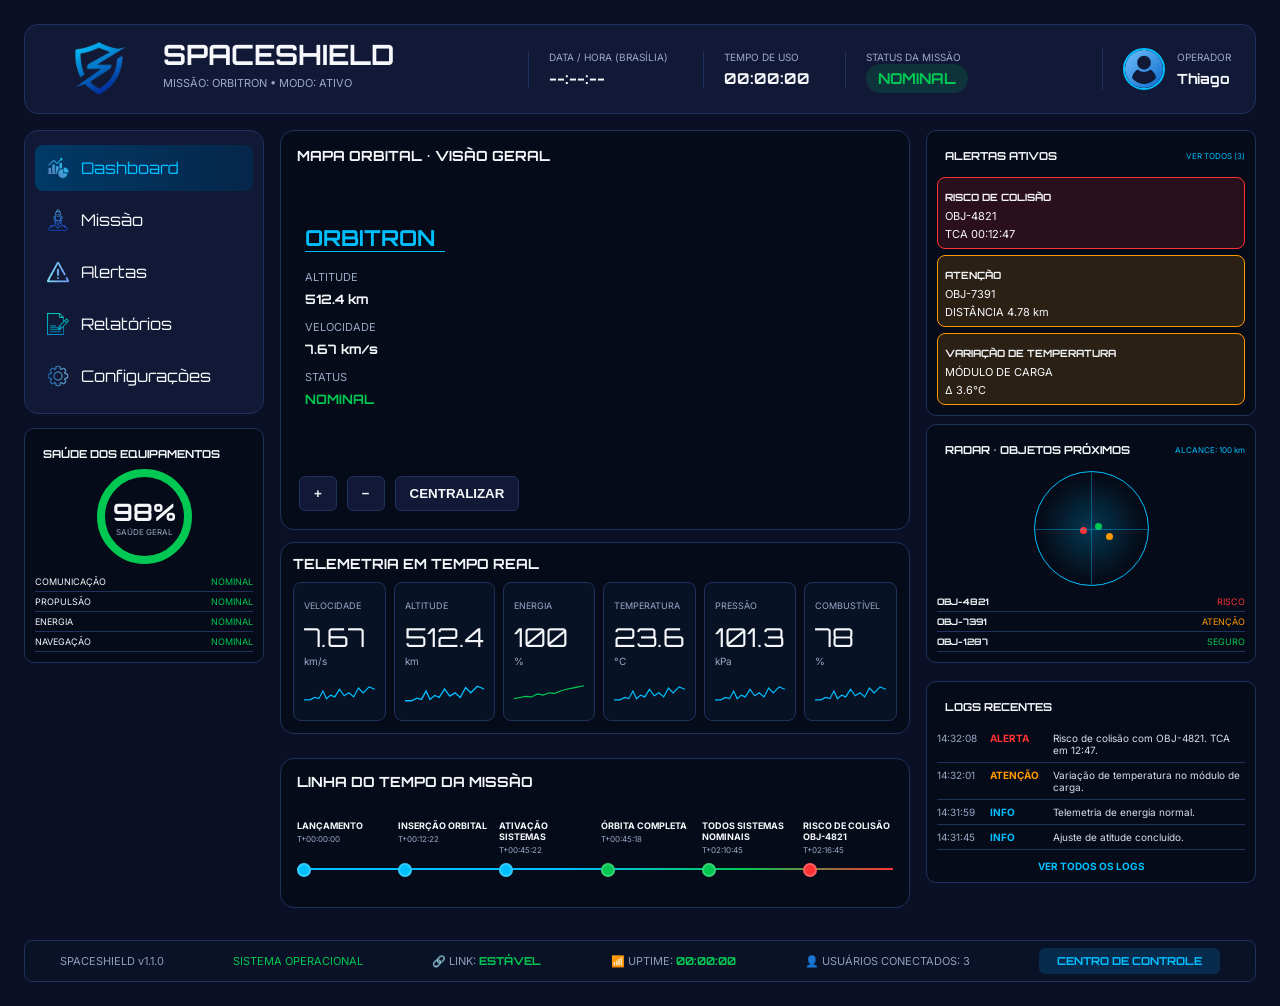
==== index.html @ 82ae36f5 "feat: implementar Spaceshield" ====
<!DOCTYPE html>
<html lang="pt-br">
<head>
    <meta charset="UTF-8">
    <meta name="viewport" content="width=device-width, initial-scale=1.0">
    <link rel="stylesheet" href="css/style-index.css">
    <title>Spaceshield</title>
</head>
<body>
    <header>
        <div class="header-logo">
        <img src="/assets/images/logo-spaceshield.png" alt="logo spaceshield" class="foto-logo-spaceshield">
        <div>
            <h1>SPACESHIELD</h1>
            <p>MISSÃO: ORBITRON • MODO: ATIVO</p>
        </div>
    </div>

    <div class="header-info">
        <div class="info-box">
            <span>DATA / HORA (BRASÍLIA)</span>
            <strong id="hora-brasilia">--:--:--</strong>
        </div>

        <div class="info-box">
            <span>TEMPO DE USO</span>
            <strong id="cronometro">00:00:00</strong>
        </div>

        <div class="info-box">
            <span>STATUS DA MISSÃO</span>
            <strong class="status">NOMINAL</strong>
        </div>
    </div>

    <div class="usuario">
        <img src="/assets/images/user.png" alt="foto do usuário">
        <div>
            <span>OPERADOR</span>
            <strong>Thiago</strong>
        </div>
    </div>
    </header>
    <main>
        <div class="coluna-esquerda">
        <section class="menu-spaceshield">
            <nav>
                <ul class="menu">
                    <li class="ativo">
                        <a href="/index.html">
                        <img src="/assets/images/dashboard.png" alt="icone dashboard"> Dashboard</a>
                    </li>
                    <li>
                        <a href="/pages/missao.html"> 
                        <img src="/assets/images/missão.png" alt="icone missão"> Missão</a>
                    </li>

                    <li>
                        <a href="/pages/alertas.html">
                        <img src="/assets/images/alerta.png" alt="icone alerta"> Alertas</a>
                    </li>

                    <li>
                        <a href="/pages/relatorios.html"> 
                        <img src="/assets/images/report.png" alt="icone relatorio"> Relatórios</a>
                    </li>

                    <li>
                        <a href="/pages/config.html">
                        <img src="/assets/images/config.png" alt="icone config"> Configurações</a>
                    </li>
                </ul>
            </nav>
        </section>
        
            <section class="card-painel saude-sidebar">
                <h2>SAÚDE DOS EQUIPAMENTOS</h2>

                <div class="saude-geral">
                    <strong>98%</strong>
                    <span>SAÚDE GERAL</span>
                </div>

                <div class="sistema">
                    <p>COMUNICAÇÃO <span>NOMINAL</span></p>
                    <p>PROPULSÃO <span>NOMINAL</span></p>
                    <p>ENERGIA <span>NOMINAL</span></p>
                    <p>NAVEGAÇÃO <span>NOMINAL</span></p>
                </div>
            </section>
                </div>
            
            <div class="conteudo-central">
        <section class="mapa-orbital">
            <div class="mapa-topo">
                <h2>MAPA ORBITAL • VISÃO GERAL</h2>
            </div>

            <div class="mapa-conteudo">
                <div class="dados-satelite">
                    <h3>ORBITRON</h3>

                    <p>ALTITUDE</p>
                    <strong>512.4 km</strong>

                    <p>VELOCIDADE</p>
                    <strong>7.67 km/s</strong>

                    <p>STATUS</p>
                    <strong class="status-satelite">NOMINAL</strong>
                </div>

                <canvas id="orbitalCanvas"></canvas>
            </div>

            <div class="mapa-controles">
                <button id="zoomIn">+</button>
                <button id="zoomOut">−</button>
                <button id="centralizarMapa">CENTRALIZAR</button>
            </div>
        </section>
        <section class="telemetria">
        <h2>TELEMETRIA EM TEMPO REAL</h2>

        <div class="telemetria-grid">

            <div class="telemetria-card">
                <span>VELOCIDADE</span>
                <strong>7.67</strong>
                <p>km/s</p>
                <div class="grafico"></div>
            </div>

            <div class="telemetria-card">
                <span>ALTITUDE</span>
                <strong>512.4</strong>
                <p>km</p>
                <div class="grafico"></div>
            </div>

            <div class="telemetria-card">
                <span>ENERGIA</span>
                <strong>100</strong>
                <p>%</p>
                <div class="grafico grafico-verde"></div>
            </div>

            <div class="telemetria-card">
                <span>TEMPERATURA</span>
                <strong>23.6</strong>
                <p>°C</p>
                <div class="grafico"></div>
            </div>

            <div class="telemetria-card">
                <span>PRESSÃO</span>
                <strong>101.3</strong>
                <p>kPa</p>
                <div class="grafico"></div>
            </div>

            <div class="telemetria-card">
                <span>COMBUSTÍVEL</span>
                <strong>78</strong>
                <p>%</p>
                <div class="grafico"></div>
            </div>

                </div>
            </section>
            <section class="timeline-missao">

    <h2>LINHA DO TEMPO DA MISSÃO</h2>

    <div class="timeline">

        <div class="evento">
            <span>LANÇAMENTO</span>
            <small>T+00:00:00</small>
            <div class="ponto azul"></div>
        </div>

        <div class="evento">
            <span>INSERÇÃO ORBITAL</span>
            <small>T+00:12:22</small>
            <div class="ponto azul"></div>
        </div>

        <div class="evento">
            <span>ATIVAÇÃO SISTEMAS</span>
            <small>T+00:45:22</small>
            <div class="ponto azul"></div>
        </div>

        <div class="evento">
            <span>ÓRBITA COMPLETA</span>
            <small>T+00:45:18</small>
            <div class="ponto verde"></div>
        </div>

        <div class="evento">
            <span>TODOS SISTEMAS NOMINAIS</span>
            <small>T+02:10:45</small>
            <div class="ponto verde"></div>
        </div>

        <div class="evento">
            <span class="evento-risco">
                RISCO DE COLISÃO OBJ-4821
            </span>

            <small class="evento-risco">
                T+02:16:45
            </small>

            <div class="ponto vermelho"></div>
        </div>

    </div>

</section>
            </div>

        <aside class="painel-direito">

            <section class="card-painel">
                <div class="card-topo">
                    <h2>ALERTAS ATIVOS</h2>
                    <span>VER TODOS (3)</span>
                </div>

                <div class="alerta-card risco">
                    <strong>RISCO DE COLISÃO</strong>
                    <p>OBJ-4821</p>
                    <span>TCA 00:12:47</span>
                </div>

                <div class="alerta-card atencao">
                    <strong>ATENÇÃO</strong>
                    <p>OBJ-7391</p>
                    <span>DISTÂNCIA 4.78 km</span>
                </div>

                <div class="alerta-card temperatura">
                    <strong>VARIAÇÃO DE TEMPERATURA</strong>
                    <p>MÓDULO DE CARGA</p>
                    <span>Δ 3.6°C</span>
                </div>
            </section>

            <section class="card-painel">
                <div class="card-topo">
                    <h2>RADAR • OBJETOS PRÓXIMOS</h2>
                    <span>ALCANCE: 100 km</span>
                </div>

                <div class="radar">
                    <div class="ponto-radar ponto-risco"></div>
                    <div class="ponto-radar ponto-atencao"></div>
                    <div class="ponto-radar ponto-seguro"></div>
                </div>

                <div class="lista-radar">
                    <p><strong>OBJ-4821</strong> <span class="risco-texto">RISCO</span></p>
                    <p><strong>OBJ-7391</strong> <span class="atencao-texto">ATENÇÃO</span></p>
                    <p><strong>OBJ-1287</strong> <span class="seguro-texto">SEGURO</span></p>
                </div>
            </section>
            <section class="card-painel logs-recentes">

            <h2>LOGS RECENTES</h2>

            <div class="log-item">
                <span class="hora">14:32:08</span>
                <span class="alerta-log">ALERTA</span>
                <span class="mensagem">
                    Risco de colisão com OBJ-4821. TCA em 12:47.
                </span>
            </div>

            <div class="log-item">
                <span class="hora">14:32:01</span>
                <span class="atencao-log">ATENÇÃO</span>
                <span class="mensagem">
                    Variação de temperatura no módulo de carga.
                </span>
            </div>

            <div class="log-item">
                <span class="hora">14:31:59</span>
                <span class="info-log">INFO</span>
                <span class="mensagem">
                    Telemetria de energia normal.
                </span>
            </div>

            <div class="log-item">
                <span class="hora">14:31:45</span>
                <span class="info-log">INFO</span>
                <span class="mensagem">
                    Ajuste de atitude concluído.
                </span>
            </div>

            <a href="#" class="ver-logs">VER TODOS OS LOGS</a>

            </section>
        </aside>
    </main>
<footer class="footer-spaceshield">

    <span>SPACESHIELD v1.1.0</span>

    <span class="footer-status">
        SISTEMA OPERACIONAL
    </span>

    <span>
        🔗 LINK:
        <strong>ESTÁVEL</strong>
    </span>

    <span>
    📶 UPTIME:
    <strong id="uptime">00:00:00</strong>
    </span>

    <span>
        👤 USUÁRIOS CONECTADOS: 3
    </span>

    <button class="footer-btn">
        CENTRO DE CONTROLE
    </button>

</footer>
<script src="javascript/script-index.js"></script>
</body>
</html>
---- css/style-index.css ----
@import url('https://fonts.googleapis.com/css2?family=Inter:wght@400;500;600;700;800&family=Orbitron:wght@500;600;700;800&display=swap');

* {
    box-sizing: border-box;
}
body {
    background: #0B1026;
    color: #F5F7FA;
    font-family: 'Inter', sans-serif;

    display: grid;
    grid-template-rows: 90px 1fr;
    min-height: 100vh;

    padding: 16px;
    gap: 16px;
}

/* Header ====================================== */
header {
    justify-content: space-between;
    background: #111936;
    border: 1px solid #1f315c;
    border-radius: 14px;
    display: flex;
    align-items: center;
    gap: 14px;
    padding: 16px 24px;
}
.header-logo {
    display: flex;
    align-items: center;
    gap: 14px;
}
.header-logo p {
    margin-top: 4px;
    font-size: 11px;
    color: #9BA8C7;
}
.header-info {
    display: flex;
    align-items: center;
    gap: 35px;
}
.info-box {
    border-left: 1px solid #1f315c;
    padding-left: 20px;
}
.info-box span,
.usuario span {
    display: block;
    font-size: 10px;
    color: #9BA8C7;
    margin-bottom: 5px;
}
.info-box strong {
    font-size: 15px;
}
.status {
    color: #00C853;
    background: rgba(0, 200, 83, 0.15);
    padding: 5px 12px;
    border-radius: 20px;
}
.usuario {
    display: flex;
    align-items: center;
    gap: 12px;

    border-left: 1px solid #1f315c;
    padding-left: 20px;
}
.header-logo h1 {
    margin: 0;
}
.usuario img {
    width: 42px;
    height: 42px;
    border-radius: 50%;
    object-fit: cover;
    border: 2px solid #00BFFF;
}
.usuario strong {
    font-size: 14px;
}
header h1 {
    font-size: 28px;
}

.foto-logo-spaceshield {
    width: 100px;
    height: 100px;
    object-fit: contain;
}
/*============================================= */

main {
    display: grid;
    grid-template-columns: 240px 1fr 330px;
    gap: 16px;
    align-items: start;
}

.conteudo-central {
    display: flex;
    flex-direction: column;
    gap: 12px;
}

.coluna-esquerda {
    display: flex;
    flex-direction: column;
    gap: 14px;
}

.menu-spaceshield {
    background: #111936;
    border: 1px solid #1f315c;
    border-radius: 14px;
    padding: 14px 10px;
    overflow: hidden;
}

.menu {
    list-style: none;
    padding: 0;
    margin: 0;

    display: flex;
    flex-direction: column;
    gap: 6px;
}

.menu li {
    list-style: none;
}

.menu li a {
    display: flex;
    align-items: center;
    gap: 12px;

    width: 100%;
    height: 46px;

    padding: 0 12px;

    text-decoration: none;
    color: #F5F7FA;

    border-radius: 8px;

    transition: 0.3s;
}

.menu li:hover {
    background: transparent; 
}

.menu li a:hover {
    background: #16264d;
}

.menu li.ativo a {
    background: linear-gradient(90deg, #003a66, #06264a);
    color: #00BFFF;
}

.menu li img {
    width: 22px;
    height: 22px;
    object-fit: contain;
    flex-shrink: 0;
}
/* Mapa-orbital======================== */
.mapa-orbital {
    background: #050b18;
    border: 1px solid #1f315c;
    border-radius: 14px;
    padding: 16px;
    position: relative;
    overflow: hidden;
    height: 400px;
}

.mapa-topo h2 {
    font-size: 14px;
    margin: 0;
}

.mapa-conteudo {
    position: relative;
    height: 380px;
}

#orbitalCanvas {
    width: 100%;
    height: 100%;
    display: block;
    cursor: grab;
}

.dados-satelite {
    position: absolute;
    left: 8px;
    top: 38px;
    z-index: 2;
    width: 140px;
}

.dados-satelite h3 {
    color: #00BFFF;
    font-size: 22px;
    margin-bottom: 18px;
    border-bottom: 1px solid #00BFFF;
}

.dados-satelite p {
    font-size: 11px;
    color: #9BA8C7;
    margin: 12px 0 4px;
}

.dados-satelite strong {
    font-size: 13px;
}

.status-satelite {
    color: #00C853;
}

.mapa-controles {
    display: flex;
    gap: 10px;
    position: absolute;
    left: 18px;
    bottom: 18px;
    z-index: 3;
}

.mapa-controles button {
    background: #111936;
    color: #F5F7FA;
    border: 1px solid #1f315c;
    border-radius: 6px;
    padding: 9px 14px;
    cursor: pointer;
    font-weight: bold;
}

.mapa-controles button:hover {
    background: #16264d;
    color: #00BFFF;
}
/* paineis */
.painel-direito {
    display: flex;
    flex-direction: column;
    gap: 8px;
}

.card-painel {
    background: #050b18;
    border: 1px solid #1f315c;
    border-radius: 10px;
    padding: 10px;
}

.card-painel h2 {
    font-size: 11px;
    margin: 8px;
}

.card-topo {
    display: flex;
    justify-content: space-between;
    align-items: center;
}

.card-topo span {
    color: #00BFFF;
    font-size: 8px;
}

.alerta-card {
    border-radius: 8px;
    padding: 7px;
    margin-top: 6px;
    border: 1px solid;
}

.alerta-card strong {
    font-size: 10px;
}

.alerta-card p,
.alerta-card span {
    display: block;
    font-size: 11px;
    margin: 4px 0 0;
}

.risco {
    background: rgba(255, 50, 50, 0.15);
    border-color: #ff3333;
}

.atencao,
.temperatura {
    background: rgba(255, 153, 0, 0.15);
    border-color: #ff9900;
}

.radar {
    width: 115px;
    height: 115px;
    border: 1px solid #00BFFF;
    border-radius: 50%;
    margin: 6px auto;
    position: relative;
    background: radial-gradient(circle, rgba(0,191,255,0.25), transparent 65%);
}

.radar::before,
.radar::after {
    content: "";
    position: absolute;
    background: rgba(0, 191, 255, 0.4);
}

.radar::before {
    width: 1px;
    height: 100%;
    left: 50%;
}

.radar::after {
    height: 1px;
    width: 100%;
    top: 50%;
}

.ponto-radar {
    width: 7px;
    height: 7px;
    border-radius: 50%;
    position: absolute;
}

.ponto-risco {
    background: #ff3333;
    left: 45px;
    top: 55px;
}

.ponto-atencao {
    background: #ff9900;
    right: 35px;
    bottom: 45px;
}

.ponto-seguro {
    background: #00C853;
    left: 60px;
    bottom: 55px;
}

.lista-radar p,
.sistema p {
    display: flex;
    justify-content: space-between;
    font-size: 9px;
    border-bottom: 1px solid #1f315c;
    padding: 4px 0;
    margin: 0;
}

.risco-texto {
    color: #ff3333;
}

.atencao-texto {
    color: #ff9900;
}

.seguro-texto,
.sistema span {
    color: #00C853;
}

.saude-geral {
    width: 95px;
    height: 95px;
    border: 8px solid #00C853;
    border-radius: 50%;
    margin: 8px auto;
    display: flex;
    flex-direction: column;
    align-items: center;
    justify-content: center;
}

.saude-geral strong {
    font-size: 24px;
}

.saude-geral span {
    font-size: 8px;
    color: #9BA8C7;
}

.telemetria {
    background: #050b18;
    border: 1px solid #1f315c;
    border-radius: 14px;
    padding: 12px;
}

.telemetria h2 {
    font-size: 14px;
    margin: 0 0 10px;
}

.telemetria-grid {
    display: grid;
    grid-template-columns: repeat(6, 1fr);
    gap: 8px;
}

.telemetria-card {
    background: #081225;
    border: 1px solid #1f315c;
    border-radius: 8px;
    padding: 10px;
}

.telemetria-card span {
    font-size: 9px;
    color: #9BA8C7;
}

.telemetria-card strong {
    display: block;
    font-size: 26px;
    margin-top: 8px;
    font-weight: normal;
}

.telemetria-card p {
    font-size: 10px;
    color: #9BA8C7;
    margin: 2px 0 8px;
}

.grafico {
    height: 35px;
    margin-top: 6px;
    background-image: url("data:image/svg+xml,%3Csvg width='120' height='35' viewBox='0 0 120 35' xmlns='http://www.w3.org/2000/svg'%3E%3Cpolyline points='0,30 10,30 18,26 25,28 32,15 38,28 45,22 52,25 60,12 68,23 76,18 84,25 92,10 100,18 110,8 120,12' fill='none' stroke='%2300BFFF' stroke-width='2'/%3E%3C/svg%3E");
    background-repeat: no-repeat;
    background-size: 100% 100%;
}

.grafico-verde {
    background-image: url("data:image/svg+xml,%3Csvg width='120' height='35' viewBox='0 0 120 35' xmlns='http://www.w3.org/2000/svg'%3E%3Cpolyline points='0,28 10,26 20,24 30,25 40,20 50,22 60,18 70,19 80,15 90,12 100,10 110,8 120,6' fill='none' stroke='%2300C853' stroke-width='2'/%3E%3C/svg%3E");

    background-repeat: no-repeat;
    background-size: 100% 100%;
}

/* logs===================== */
.logs-recentes {
    margin-top: 10px;
}

.logs-recentes h2 {
    margin-bottom: 12px;
}

.log-item {
    display: grid;
    grid-template-columns: 45px 55px 1fr;
    gap: 8px;
    padding: 6px 0;
    border-bottom: 1px solid #1f315c;
    font-size: 10px;
}

.hora {
    color: #9BA8C7;
}

.alerta-log {
    color: #ff3333;
    font-weight: bold;
}

.atencao-log {
    color: #ff9900;
    font-weight: bold;
}

.info-log {
    color: #00BFFF;
    font-weight: bold;
}

.mensagem {
    color: #d8e0f0;
}

.ver-logs {
    display: block;
    text-align: center;
    margin-top: 10px;
    text-decoration: none;
    color: #00BFFF;
    font-size: 10px;
    font-weight: bold;
}
/* ========================== */


.timeline-missao {
    background: #050b18;
    border: 1px solid #1f315c;
    border-radius: 14px;
    padding: 14px 16px 28px;
    margin-top: 12px;
    height: 150px;
    overflow: hidden;
}

.timeline-missao h2 {
    font-size: 14px;
    margin: 0 0 20px;
}

.timeline {
    position: relative;
    display: flex;
    justify-content: space-between;
    align-items: flex-start;
    padding-top: 10px;
}

.timeline::before {
    content: "";
    position: absolute;
    left: 0;
    right: 0;
    top: 58px;
    height: 2px;
    background: linear-gradient(
        90deg,
        #00BFFF 0%,
        #00BFFF 45%,
        #00C853 75%,
        #ff3333 100%
    );
}

.evento {
    position: relative;
    width: 90px;
    min-height: 70px;
}

.evento span {
    display: block;
    font-size: 9px;
    font-weight: bold;
    margin-bottom: 3px;
}

.evento small {
    display: block;
    color: #9BA8C7;
    font-size: 8px;
}

.ponto {
    width: 14px;
    height: 14px;

    border-radius: 50%;

    position: absolute;
    left: 0;
    top: 43px;

    z-index: 10;

    border: 2px solid rgba(255,255,255,0.2);
}
.azul {
    background-color: #00BFFF;
    color: #00BFFF;
}

.verde {
    background-color: #00C853;
    color: #00C853;
}

.vermelho {
    background-color: #ff3333;
    color: #ff3333;
}
/* ======================= */
.footer-spaceshield {
    margin-top: 16px;

    height: 42px;

    background: #0a1228;

    border: 1px solid #1f315c;
    border-radius: 8px;

    display: flex;
    align-items: center;
    justify-content: space-around;

    font-size: 11px;
    color: #8f9dbb;
}

.footer-status {
    color: #00C853;
}

.footer-spaceshield strong {
    color: #00C853;
}

.footer-btn {
    background: #072b4d;
    color: #00BFFF;

    border: none;
    border-radius: 6px;

    padding: 6px 18px;

    cursor: pointer;

    font-size: 11px;
    font-weight: bold;
}

.footer-btn:hover {
    background: #0a3d6d;
}

h1,
h2,
h3,
.status,
.footer-btn,
.menu li a {
    font-family: 'Orbitron', sans-serif;
}

strong,
.info-box strong,
.telemetria-card strong,
.saude-geral strong,
#cronometro,
#hora-brasilia,
#uptime {
    font-family: 'Orbitron', sans-serif;
}

/* MOBILE CORRETO - DASHBOARD */
@media (max-width: 768px) {
    body {
        padding: 10px;
        display: block;
        overflow-x: hidden;
    }

    header {
        flex-direction: column;
        align-items: center;
        text-align: center;
        margin-bottom: 14px;
    }

    .header-logo {
        flex-direction: column;
        justify-content: center;
    }

    .header-info {
        flex-direction: column;
        gap: 12px;
        width: 100%;
    }

    .info-box,
    .usuario {
        border-left: none;
        padding-left: 0;
    }

    .usuario {
        justify-content: center;
    }

    main {
        display: flex;
        flex-direction: column;
        gap: 14px;
        width: 100%;
    }

    .coluna-esquerda,
    .conteudo-central,
    .painel-direito {
        width: 100%;
    }

    .mapa-orbital {
        height: 340px;
    }

    .mapa-conteudo {
        height: 300px;
    }

    .telemetria-grid {
        grid-template-columns: 1fr;
    }

    .timeline-missao {
        height: auto;
        overflow-x: auto;
    }

    .timeline {
        min-width: 650px;
    }

    .painel-direito {
        display: flex;
        flex-direction: column;
    }

    .footer-spaceshield {
        height: auto;
        flex-direction: column;
        gap: 8px;
        padding: 12px;
        margin-top: 14px;
    }
}
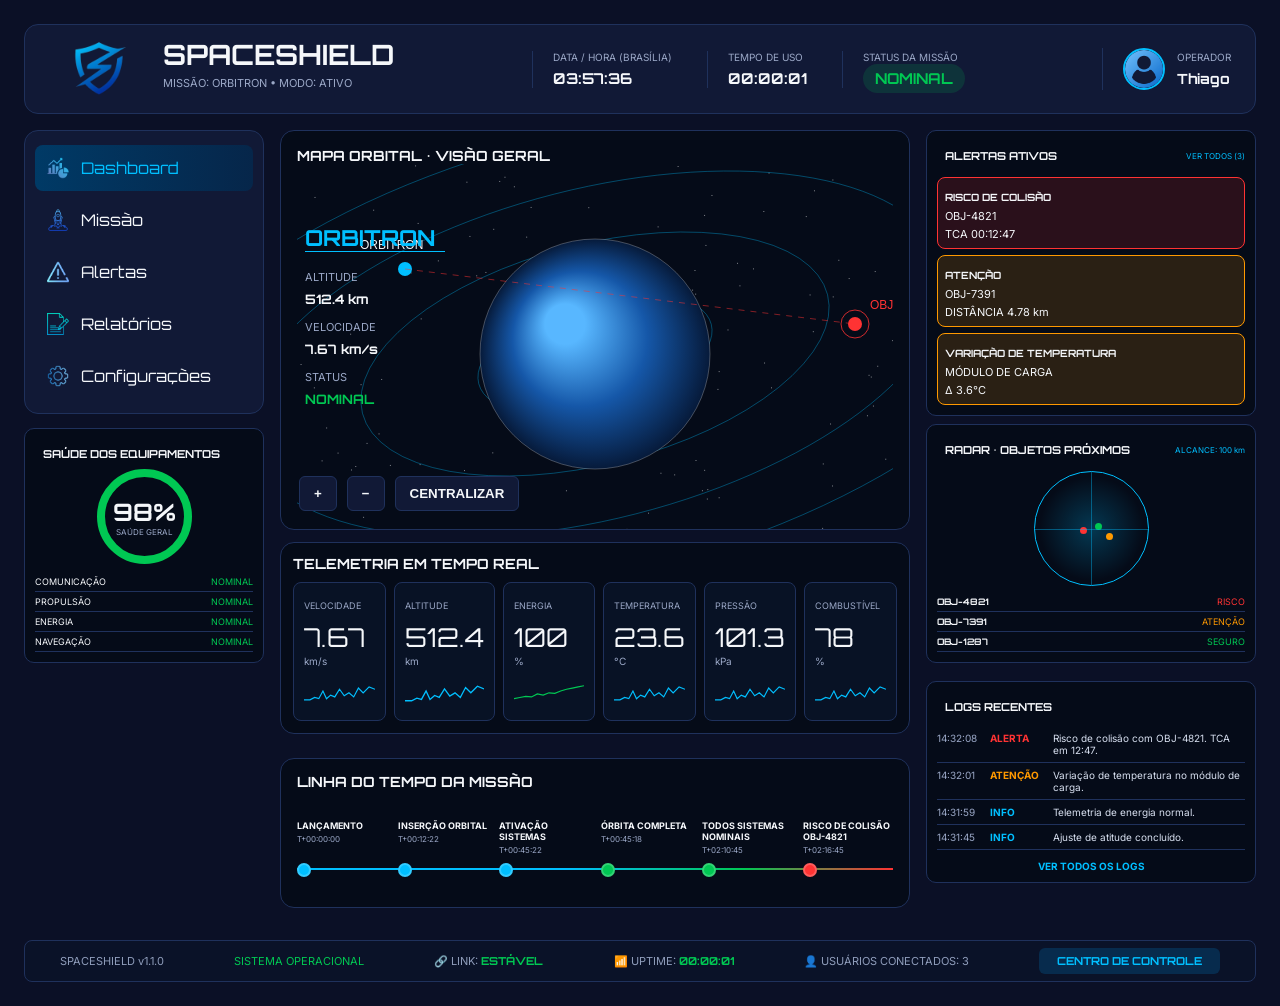
==== commit 828185dc: "refactor: Ajustar caminho dos diretórios" ====
--- a/index.html
+++ b/index.html
@@ -9,7 +9,7 @@
 <body>
     <header>
         <div class="header-logo">
-        <img src="/assets/images/logo-spaceshield.png" alt="logo spaceshield" class="foto-logo-spaceshield">
+        <img src="assets/images/logo-spaceshield.png" alt="logo spaceshield" class="foto-logo-spaceshield">
         <div>
             <h1>SPACESHIELD</h1>
             <p>MISSÃO: ORBITRON • MODO: ATIVO</p>
@@ -34,7 +34,7 @@
     </div>
 
     <div class="usuario">
-        <img src="/assets/images/user.png" alt="foto do usuário">
+        <img src="assets/images/user.png" alt="foto do usuário">
         <div>
             <span>OPERADOR</span>
             <strong>Thiago</strong>
@@ -47,27 +47,27 @@
             <nav>
                 <ul class="menu">
                     <li class="ativo">
-                        <a href="/index.html">
-                        <img src="/assets/images/dashboard.png" alt="icone dashboard"> Dashboard</a>
+                        <a href="index.html">
+                        <img src="assets/images/dashboard.png" alt="icone dashboard"> Dashboard</a>
                     </li>
                     <li>
-                        <a href="/pages/missao.html"> 
-                        <img src="/assets/images/missão.png" alt="icone missão"> Missão</a>
+                        <a href="pages/missao.html"> 
+                        <img src="assets/images/missão.png" alt="icone missão"> Missão</a>
                     </li>
 
                     <li>
-                        <a href="/pages/alertas.html">
-                        <img src="/assets/images/alerta.png" alt="icone alerta"> Alertas</a>
+                        <a href="pages/alertas.html">
+                        <img src="assets/images/alerta.png" alt="icone alerta"> Alertas</a>
                     </li>
 
                     <li>
-                        <a href="/pages/relatorios.html"> 
-                        <img src="/assets/images/report.png" alt="icone relatorio"> Relatórios</a>
+                        <a href="pages/relatorios.html"> 
+                        <img src="assets/images/report.png" alt="icone relatorio"> Relatórios</a>
                     </li>
 
                     <li>
-                        <a href="/pages/config.html">
-                        <img src="/assets/images/config.png" alt="icone config"> Configurações</a>
+                        <a href="pages/config.html">
+                        <img src="assets/images/config.png" alt="icone config"> Configurações</a>
                     </li>
                 </ul>
             </nav>
